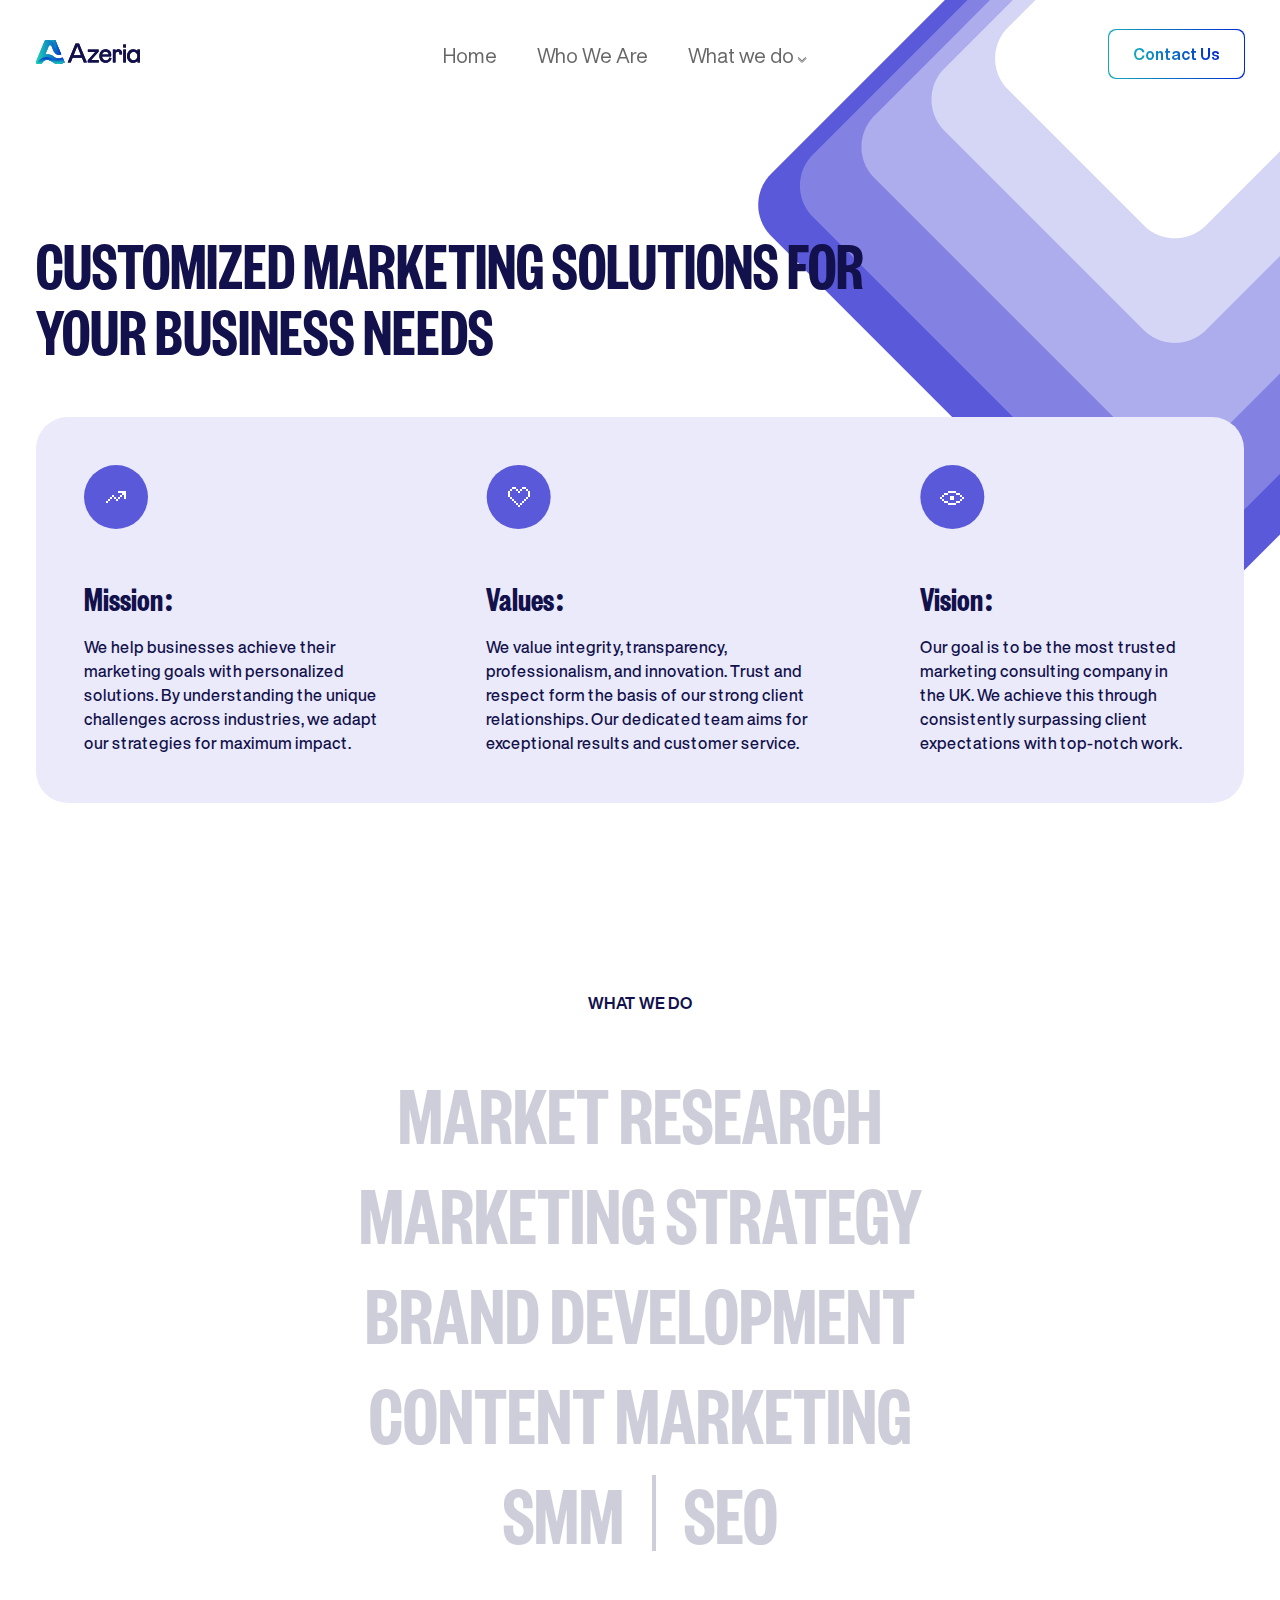
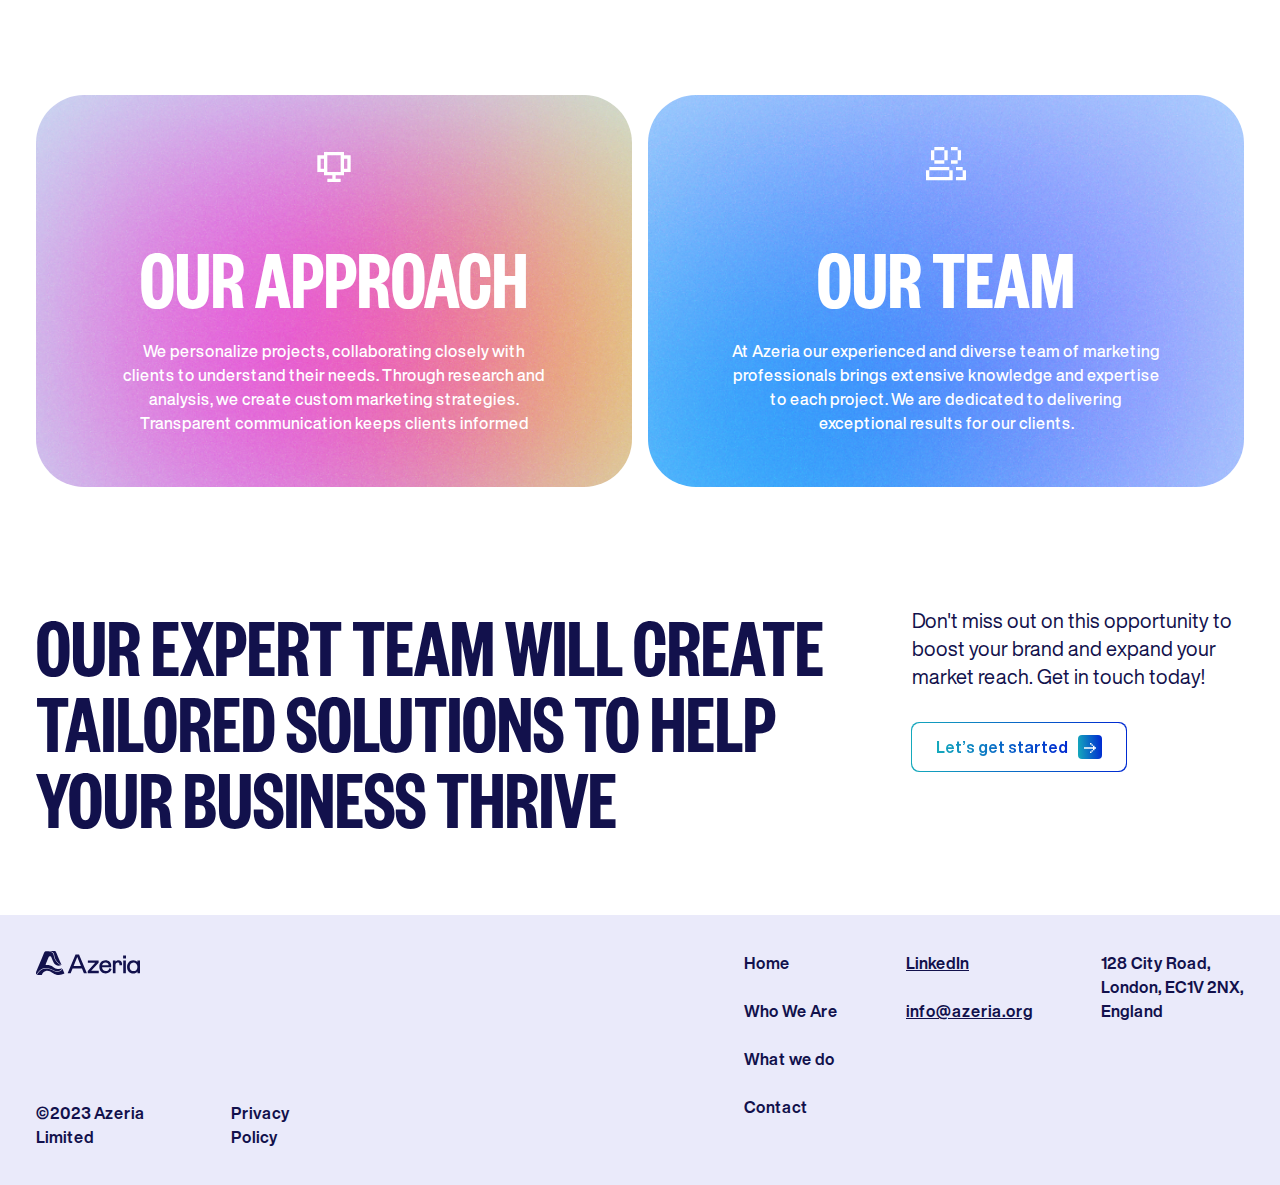
==== pages/about.html @ 8ed38dba "what we do" ====
<!DOCTYPE html>
<html lang="en">

<head>
   <meta charset="UTF-8">
   <meta name="viewport" content="width=device-width, initial-scale=1.0">
   <title>About us</title>
   <link rel="stylesheet" href="../styles/about.css">
   <script src="../js/whatWeDo.js" defer></script>
   <script src="../js/modal.js" defer></script>
   <script src="../js/header.js" defer></script>
</head>

<body>
   <header class="header">
      <div class="container">
         <div class="header__inner">
            <div class="logo__wrap">
               <a href="../index.html">
                  <img class="header__logo" src="../images/header-logo.svg" alt="logo">
               </a>
            </div>
            <nav class="nav">
               <ul class="nav__menu">
                  <li class="nav__list">
                     <a class="nav__list-link" href="../index.html">Home</a>
                  </li>
                  <li class="nav__list">
                     <a class="nav__list-link" href="../pages/about.html">Who We Are</a>
                  </li>
                  <li class="nav__list dropdown">
                     <a class="nav__list-link" href="#whatWeDo">What we do</a>
                     <button class="dropbtn">
                        <svg width="9" height="6" viewBox="0 0 9 6" fill="none"
                        xmlns="http://www.w3.org/2000/svg">
                        <path fill-rule="evenodd" clip-rule="evenodd"
                           d="M0.184112 0.768044C0.298718 0.657779 0.452414 0.597527 0.611423 0.600527C0.770432 0.603527 0.921746 0.669535 1.03211 0.784044L4.00011 3.93444L6.96811 0.784044C7.02206 0.724568 7.0874 0.676526 7.16026 0.642765C7.23311 0.609005 7.31201 0.590212 7.39226 0.5875C7.47251 0.584789 7.55249 0.598214 7.62746 0.626979C7.70243 0.655745 7.77086 0.699267 7.8287 0.754966C7.88655 0.810665 7.93262 0.877407 7.96419 0.951238C7.99577 1.02507 8.0122 1.10449 8.01252 1.18478C8.01283 1.26508 7.99703 1.34463 7.96604 1.41871C7.93505 1.49278 7.88951 1.55989 7.83211 1.61604L4.43211 5.21604C4.37614 5.27411 4.30904 5.3203 4.23481 5.35185C4.16059 5.3834 4.08076 5.39966 4.00011 5.39966C3.91946 5.39966 3.83964 5.3834 3.76541 5.35185C3.69118 5.3203 3.62408 5.27411 3.56811 5.21604L0.168112 1.61604C0.0578474 1.50144 -0.00240499 1.34774 0.000595186 1.18873C0.00359536 1.02972 0.0696026 0.87841 0.184112 0.768044Z"
                           fill="white" />
                     </svg>
                     </button>
                     <div class="dropdown-content">
                        <a class="dropdown-link" href="../pages/marketing.html">
                           Market research
                           <img class="dropdown-link__icon" src="../images/dropdown-link-arrow.svg" alt="icon">
                        </a>
                        <a class="dropdown-link" href="../pages/strategic.html">
                           Marketing strategy
                           <img class="dropdown-link__icon" src="../images/dropdown-link-arrow.svg" alt="icon">
                        </a>
                        <a class="dropdown-link" href="../pages/empower.html">
                           Brand development
                           <img class="dropdown-link__icon" src="../images/dropdown-link-arrow.svg" alt="icon">
                        </a>
                        <a class="dropdown-link" href="../pages/emplify.html">
                           Content marketing
                           <img class="dropdown-link__icon" src="../images/dropdown-link-arrow.svg" alt="icon">
                        </a>
                        <div class="dropdown__bottom">
                           <a class="dropdown-link" href="../pages/boost.html">
                              SMM
                           </a>
                           <a class="dropdown-link" href="../pages/attract.html">
                              SEO
                           </a>
                        </div>
                     </div>
                  </li>

               </ul>
            </nav>
            <div class="header__links">
               <a href="#openModal" class="header__modal-btn btn"><span>Contact Us</span ><span class='btn-mobile__text'>Contact</span></a>
            </div>
            <!-- Hamburger icon -->
            <input class="side-menu" type="checkbox" id="side-menu" />
            <label class="hamb" for="side-menu"><span class="hamb-line"></span></label>
            <!-- Menu -->
            <div class="navbar">
               <img class="navbar__bg-img" src="../images/menu-bg-img.png" alt="image">
               <div class="navbar__inner">
                  <div class="container">
                     <div class="navbar-header">
                        <a class="header-logo-link" href="../index.html">
                           <img class="header-logo" src="../images/navbar-header-logo.svg" alt="icon">
                        </a>
                        <a href="#openModal" class="header__modal-btn btn"><span>Contact Us</span ><span class='btn-mobile__text'>Contact</span></a>
                     </div>
                     <div class="navbar-content">
                        <div class="navbar-content-links">
                           <a class="navbar-content-link" href="../index.html">Home</a>
                           <a class="navbar-content-link" href="../pages/about.html">About</a>
                           <a class="navbar-content-link" href="#whatWeDo">What whe do</a>
                           <a class="navbar-content-link" href="#openModal">Contact</a>
                        </div>
                        <div class="navbar__info">
                           <p class="navbar-info__address">128 City Road, London,<br> EC1V 2NX, England</p>
                           <div class="navbar-info__links">
                              <a href="https://www.linkedin.com/company/azeria-limited/about/" target="_blank"
                                 class="navbar-info__linkedin underline">LinkedIn</a>
                              <a href="mailto:info@azeria.org" class="navbar-info__email underline">info@azeria.org</a>
                           </div>
                        </div>
                     </div>
                  </div>
               </div>
            </div>
            <!-- -------------------------MODAL START----------------------- -->
            <div id="openModal" class="modal">
               <div class="modal__header header">
                  <div class="container">
                     <div class="header__inner">
                        <div class="logo__wrap">
                           <a href="../index.html">
                              <img class="header__logo" src="../images/navbar-header-logo.svg" alt="logo">
                           </a>
                        </div>
                        <nav class="nav">
                           <ul class="nav__menu">
                              <li class="nav__list">
                                 <a class="nav__list-link" href="../pages/about.html">About</a>
                              </li>

                              <li class="nav__list">
                                 <a class="nav__list-link" href="../pages/whoWeAre.html">Who We Are</a>
                              </li>
                              <li class="nav__list dropdown">
                                 <a class="nav__list-link" href="../pages/whatWeDo.html">What we do</a>
                                 <button class="dropbtn">
                                    <svg width="9" height="6" viewBox="0 0 9 6" fill="none"
                                       xmlns="http://www.w3.org/2000/svg">
                                       <path fill-rule="evenodd" clip-rule="evenodd"
                                          d="M0.184112 0.768044C0.298718 0.657779 0.452414 0.597527 0.611423 0.600527C0.770432 0.603527 0.921746 0.669535 1.03211 0.784044L4.00011 3.93444L6.96811 0.784044C7.02206 0.724568 7.0874 0.676526 7.16026 0.642765C7.23311 0.609005 7.31201 0.590212 7.39226 0.5875C7.47251 0.584789 7.55249 0.598214 7.62746 0.626979C7.70243 0.655745 7.77086 0.699267 7.8287 0.754966C7.88655 0.810665 7.93262 0.877407 7.96419 0.951238C7.99577 1.02507 8.0122 1.10449 8.01252 1.18478C8.01283 1.26508 7.99703 1.34463 7.96604 1.41871C7.93505 1.49278 7.88951 1.55989 7.83211 1.61604L4.43211 5.21604C4.37614 5.27411 4.30904 5.3203 4.23481 5.35185C4.16059 5.3834 4.08076 5.39966 4.00011 5.39966C3.91946 5.39966 3.83964 5.3834 3.76541 5.35185C3.69118 5.3203 3.62408 5.27411 3.56811 5.21604L0.168112 1.61604C0.0578474 1.50144 -0.00240499 1.34774 0.000595186 1.18873C0.00359536 1.02972 0.0696026 0.87841 0.184112 0.768044Z"
                                          fill="white" />
                                    </svg>
                                 </button>
                                 <div class="dropdown-content">
                                    <a class="dropdown-link" href="../pages/marketing.html">
                                       Market research
                                       <img class="dropdown-link__icon" src="../images/dropdown-link-arrow.svg" alt="icon">
                                    </a>
                                    <a class="dropdown-link" href="../pages/strategic.html">
                                       Marketing strategy
                                       <img class="dropdown-link__icon" src="../images/dropdown-link-arrow.svg" alt="icon">
                                    </a>
                                    <a class="dropdown-link" href="../pages/empower.html">
                                       Brand development
                                       <img class="dropdown-link__icon" src="../images/dropdown-link-arrow.svg" alt="icon">
                                    </a>
                                    <a class="dropdown-link" href="../pages/emplify.html">
                                       Content marketing
                                       <img class="dropdown-link__icon" src="../images/dropdown-link-arrow.svg" alt="icon">
                                    </a>
                                    <div class="dropdown__bottom">
                                       <a class="dropdown-link" href="../pages/boost.html">
                                          SMM
                                       </a>
                                       <a class="dropdown-link" href="../pages/attract.html">
                                          SEO
                                       </a>
                                    </div>
                                 </div>
                              </li>

                           </ul>
                        </nav>
                        <div class="modal-header__links">
                           <a class="modal__close-btn" href="#close"><img src="../images/modal-close-btn.svg"
                                 alt="icon"></a>
                        </div>
                     </div>
                  </div>
               </div>
               <div class="modal__content">
                  <div class="container">
                     <div class="modal-content__inner">
                        <div class="modal__info">
                           <p class="modal-info__desc">
                              Do you have a project in mind?
                           </p>
                           <p class="modal__title-mobile title">Contact us and let’s work together, it’s just easy as
                              writing an email:</p>
                           <div class="modal-info__text">
                              <p class="modal-info__address">
                                 128 City Road, London,<br> EC1V 2NX, England
                              </p>
                              <div class="modal-info__links">
                                 <a href="https://www.linkedin.com/company/azeria-limited/about/" class="modal-info__linkedin underline" target="_blank">LinkedIn</a>
                                 <a href="mailto:info@azeria.org" class="modal-info__email underline">info@azeria.org</a>
                              </div>
                           </div>
                        </div>
                        <div class="modal__form-wrapper">
                           <p class="modal-form__title title">Contact us and let’s work together, it’s just easy as
                              writing an email:</p>
                           <form class="form__wrap" novalidate>
                              <div class="input__wrap">
                                 <div class="input__inner">
                                    <input class="form-modal__name input__name input" name="name" type="text"
                                       placeholder="Full name*" required>
                                    <div class="subdesc name-input-errorMessage">
                                       Please provide your name.
                                    </div>
                                 </div>
                                 <div class="input__inner">
                                    <input class="form-modal__email input__email input" name="email" type="email"
                                       placeholder="Email*" required>
                                    <div class="subdesc email-input-errorMessage">
                                       Please provide a valid email address.
                                    </div>
                                 </div>
                              </div>
                              <div class="input-withMessage">
                                 <input class="form-modal__subject input__subject input" name="subject" type="text"
                                    placeholder="Message subject" required>
                                 <div class="subdesc subject-input-errorMessage">
                                    Please enter your message subject.
                                 </div>
                              </div>
                              <textarea class="form-modal__message input__message input" name="message" id="ilwgstrbu"
                                 cols="30" rows="10" placeholder="Message"></textarea>

                              <div class="modal__btn-wrap">
                                 <button class="input__btn first-page-btn" type="submit"><span>Submit</span></button>
                                 <div class="form__error-message main-form__title">Oops! <br> Something went wrong.
                                 </div>
                              </div>
                           </form>
                           <div class="form__success-message">
                              <img class="succes__icon" src="../images/succes-icon.png" alt="icon">
                              <div class="success__text">
                                 <p class="seccess__title title">Success!</p>
                                 <p class="success__desc">Your application has been accepted.
                                    You will be contacted shortly for further details.</p>
                              </div>
                           </div>
                        </div>
                     </div>
                  </div>
               </div>
            </div>
         </div>
      </div>
   </header>


   <main class="main">
      <div class="container">
         <div class="main__inner">
            <img class="main__img" src="../images/about-main-img.png" alt="image">
            <div class="main__content">
               <h1 class="main__title title">
                  Customized marketing solutions for your business needs
               </h1>
            </div>
            <div class="main__cards">
               <div class="main__card">
                  <img class="main-card__icon" src="../images/about-main-card-icon-1.svg" alt="icon">
                  <p class="main-card__title heading">Mission:</p>
                  <p class="main-card__desc subdesc">We help businesses achieve their marketing goals with personalized
                     solutions. By understanding the unique challenges across industries, we adapt our strategies for
                     maximum impact.</p>
               </div>
               <div class="main__card">
                  <img class="main-card__icon" src="../images/about-main-card-icon-2.svg" alt="icon">
                  <p class="main-card__title heading">Values:</p>
                  <p class="main-card__desc subdesc">We value integrity, transparency, professionalism, and innovation.
                     Trust and respect form the basis of our strong client relationships. Our dedicated team aims for
                     exceptional results and customer service.</p>
               </div>
               <div class="main__card">
                  <img class="main-card__icon" src="../images/about-main-card-icon-3.svg" alt="icon">
                  <p class="main-card__title heading">Vision:</p>
                  <p class="main-card__desc subdesc">Our goal is to be the most trusted marketing consulting company in
                     the UK. We achieve this through consistently surpassing client expectations with top-notch work.
                  </p>
               </div>
            </div>
         </div>
      </div>
   </main>

   <div class="whatWeDo" id="whatWeDo">
      <div class="container">
         <div class="whatWeDo__inner">
            <p class="block-option">What we do</p>
            <div class="whatWeDo-list__wrapper">
               <ul class="whatWeDo__list" id="myList">
                  <li class="whatWeDo-list__point subtitle" data-firstImage="image1-1" data-secondImage="image2-1">
                     <a href="./pages/marketing.html">Market research</a></li>
                  <li class="whatWeDo-list__point subtitle" data-firstImage="image1-2" data-secondImage="image2-2">
                     <a href="./pages/strategic.html">Marketing strategy</a></li>
                  <li class="whatWeDo-list__point subtitle" data-firstImage="image1-3" data-secondImage="image2-3"><a href="./pages/empower.html">Brand
                     development</a></li>
                  <li class="whatWeDo-list__point subtitle" data-firstImage="image1-4" data-secondImage="image2-4">
                     <a href="./pages/emplify.html">Content marketing</a></li>
                  <div class="whatWeDo-list__bottom">
                     <li class="whatWeDo-list__point subtitle" data-firstImage="image1-5" data-secondImage="image2-5">
                        <a href="./pages/boost.html">SMM</a></li>
                     <li class="whatWeDo-list__point subtitle" data-firstImage="image1-6" data-secondImage="image2-6">
                        <a href="./pages/attract.html">SEO</a></li>
                  </div>
               </ul>
            </div>
            <img class="whatWeDo-list__img list-img-1 img-1-1" id="image1-1" src="../images/marketing-img-1.png"
               alt="image">
            <img class="whatWeDo-list__img list-img-1 img-1-2" id="image1-2" src="../images/strategic-img-1.png"
               alt="image">
            <img class="whatWeDo-list__img list-img-1 img-1-3" id="image1-3" src="../images/empower-img-1.png"
               alt="image">
            <img class="whatWeDo-list__img list-img-1 img-1-4" id="image1-4" src="../images/amplife-img-1.png"
               alt="image">
            <img class="whatWeDo-list__img list-img-1 img-1-5" id="image1-5" src="../images/boost-img-1.png" alt="image">
            <img class="whatWeDo-list__img list-img-1 img-1-6" id="image1-6" src="../images/attract-img-1.png" alt="image">

            <img class="whatWeDo-list__img list-img-2 img-2-1" id="image2-1" src="../images/marketing-img-2.png"
               alt="image">
            <img class="whatWeDo-list__img list-img-2 img-2-2" id="image2-2" src="../images/strategic-img-2.png"
               alt="image">
            <img class="whatWeDo-list__img list-img-2 img-2-3" id="image2-3" src="../images/empower-img-2.png"
               alt="image">
            <img class="whatWeDo-list__img list-img-2 img-2-4" id="image2-4" src="../images/amplife-img-2.png"
               alt="image">
            <img class="whatWeDo-list__img list-img-2 img-2-5" id="image2-5" src="../images/boost-img-2.png" alt="image">
            <img class="whatWeDo-list__img list-img-2 img-2-6" id="image2-6" src="../images/attract-img-2.png" alt="image">
         </div>
      </div>
   </div>

   <div class="ourMission">
      <div class="container">
         <div class="ourMission__inner">
            <div class="ourMission__card ourArrproach">
               <img src="../images/ourMission-card-icon-1.svg" alt="icon" class="ourMission-card__icon">
               <p class="ourMission-card__title subtitle">Our Approach</p>
               <p class="ourMission-card__desc subdesc">We personalize projects, collaborating closely with clients to
                  understand their needs. Through research and analysis, we create custom marketing strategies.
                  Transparent communication keeps clients informed</p>
            </div>
            <div class="ourMission__card ourTeam">
               <img src="../images/ourMission-card-icon-2.svg" alt="icon" class="ourMission-card__icon">
               <p class="ourMission-card__title subtitle">Our Team</p>
               <p class="ourMission-card__desc subdesc">At Azeria our experienced and diverse team
                  of marketing professionals brings extensive knowledge and expertise to each project. We are dedicated
                  to delivering exceptional results for our clients.</p>
            </div>
         </div>
      </div>
   </div>

   <div class="getStarted">
      <div class="container">
         <div class="getStarted__inner">
            <p class="getStarted__title subtitle">Our expert team will create tailored solutions to help your business
               thrive</p>
            <div class="getStarted__link">
               <p class="getStarted__desc desc">Don't miss out on this opportunity
                  to boost your brand and expand your market reach. Get in touch today!</p>
               <a href="../index.html#openModal" class="getStarted__btn btn">
                  <span>Let’s get started </span>
                  <div class="getStarted-btn__icon">
                     <svg width="12" height="10" viewBox="0 0 12 10" fill="none" xmlns="http://www.w3.org/2000/svg">
                        <path
                           d="M0 4.28571V5.71429H9V7.14286H10.5V5.71429H12V4.28571H10.5V2.85714H9V4.28571H0ZM7.5 1.42857H9V2.85714H7.5V1.42857ZM7.5 1.42857H6V0H7.5V1.42857ZM7.5 8.57143H9V7.14286H7.5V8.57143ZM7.5 8.57143H6V10H7.5V8.57143Z" />
                     </svg>
                  </div>
               </a>
            </div>
         </div>
      </div>
   </div>

   <footer class="footer">
      <div class="container">
         <div class="footer__inner">
            <div class="footer__left">
               <img class="footer__logo" src="../images/footer-logo.svg" alt="logo">
               <img class="footer-mobile__logo header__logo" src="../images/header-logo.svg" alt="logo">
               <div class="footer-left__content">
                  <p class="footer__copyright">©2023 Azeria Limited</p>
                  <a class="footer__pp-link inderline" href="../pages/PP.html">Privacy Policy</a>
               </div>
            </div>
            <div class="footer__right">
               <div class="footer__menu">
                  <a class="footer-menu__link" href="../index.html">Home</a>
                  <a class="footer-menu__link" href="../pages/about.html">Who We Are</a>
                  <a class="footer-menu__link" href="../index.html#whatWeDo">What we do</a>
                  <a class="footer-menu__link" href="#openModal">Contact</a>
               </div>
               <div class="footer__info">
                  <a class="footer-info__link underline" href="https://www.linkedin.com/company/azeria-limited/about/"
                     target="_blank">LinkedIn</a>
                  <a class="footer-info__link underline" href="mailto:info@azeria.org">info@azeria.org</a>
               </div>
               <div class="footer__address">
                  <p class="footer-address__text">128 City Road, <br> London, EC1V 2NX, <br> England</p>
               </div>
            </div>
            <div class="footer-mobile__bottom">
               <div class="footer-mobile__info">
                  <a class="footer-info__link underline" href="https://www.linkedin.com/company/azeria-limited/about/"
                     target="_blank">LinkedIn</a>
                  <a class="footer-info__link underline" href="mailto:info@azeria.org">info@azeria.org</a>
               </div>
               <div class="footer-mobile__content">
                  <p class="footer__copyright">©2023 Azeria Limited</p>
                  <a class="footer__pp-link inderline" href="../pages/PP.html">Privacy Policy</a>
               </div>
            </div>
         </div>
      </div>
   </footer>
</body>

</html>
---- styles/about.css ----
@import url('./style.css');

.main {
   padding: 230px 0 148px;
   overflow: hidden;
}

.main__img {
   position: absolute;
   top: -460px;
   right: -366px;
   z-index: -1;
}

.main__inner {
   position: relative;
}

.main__content {}

.main__title {
   margin-bottom: 55px;
   max-width: 900px;
}

.main__cards {
   display: flex;
   background: #EAEAFA;
   border-radius: 32px;
}

.main__card {
   padding: 48px;
}

.main-card__icon {
   margin-bottom: 48px;
}

.main-card__title {
   margin-bottom: 20px;
}

.main-card__desc {}

.whatWeDo {
   background: none;
}

/* ----------------------------------------- */

.ourMission {
   padding: 40px 0;
}

.container {}

.ourMission__inner {
   display: flex;
   justify-content: space-between;
}

.ourMission__card {
   padding: 52px 24px;
   display: flex;
   flex-direction: column;
   align-items: center;
   text-align: center;
   width: 678px;
   border-radius: 48px;
   color: #FFFFFF;
}

.ourMission__card:first-child {
   margin-right: 16px;
}

.ourArrproach {
   background: url('../images/ourMission-card-bg-img-1.png');
   background-position: 50% 50%;
   background-repeat: no-repeat;
   background-size: cover;
}

.ourMission-card__icon {
   margin-bottom: 52px;
   font-weight: 60px;
}

.ourMission-card__title {
   margin-bottom: 24px;
}

.ourMission-card__desc {
   max-width: 435px;
   margin: 0 auto;
}

.ourTeam {
   background: url('../images/ourMission-card-bg-img-2.png');
   background-position: 50% 50%;
   background-repeat: no-repeat;
   background-size: cover;
}

@media (max-width: 1024px) {
   .main__cards {
      flex-wrap: wrap;
      flex-direction: column;
      align-items: center;
   }

   .main__card {
      align-items: center;
      text-align: center;
      padding: 28px 24px;
   }

   .main-card__desc {
      max-width: 520px;
   }

   .main-card__icon {
      margin-bottom: 24px;
   }

   .main-card__title {
      margin-bottom: 20px;
   }
}

@media (max-width: 768px) {
   .main {
      padding: 414px 0 28px;
   }

   .main__img {
      position: absolute;
      width: 628px;
      top: -620px;
      right: -176px;
      z-index: -1;
      transform: rotate(30deg);
   }

   .ourMission__inner {
      flex-direction: column;
   }

   .ourMission__card:first-child {
      margin: 0 0 8px 0;
   }

   .ourMission__card {
      padding: 24px;
      width: 100%;
      border-radius: 16px;
   }

   .ourMission-card__icon {
      margin-bottom: 40px;
   }

   .ourMission-card__title {
      margin-bottom: 16px;
   }

   .ourMission-card__icon {
      width: 28px;
   }

   .ourMission-card__desc {
      font-weight: 500;
      font-size: 14px;
      line-height: 20px;
   }
}

@media (max-width: 425px) {
   .main__card {
      align-items: start;
      text-align: start;
   }
}
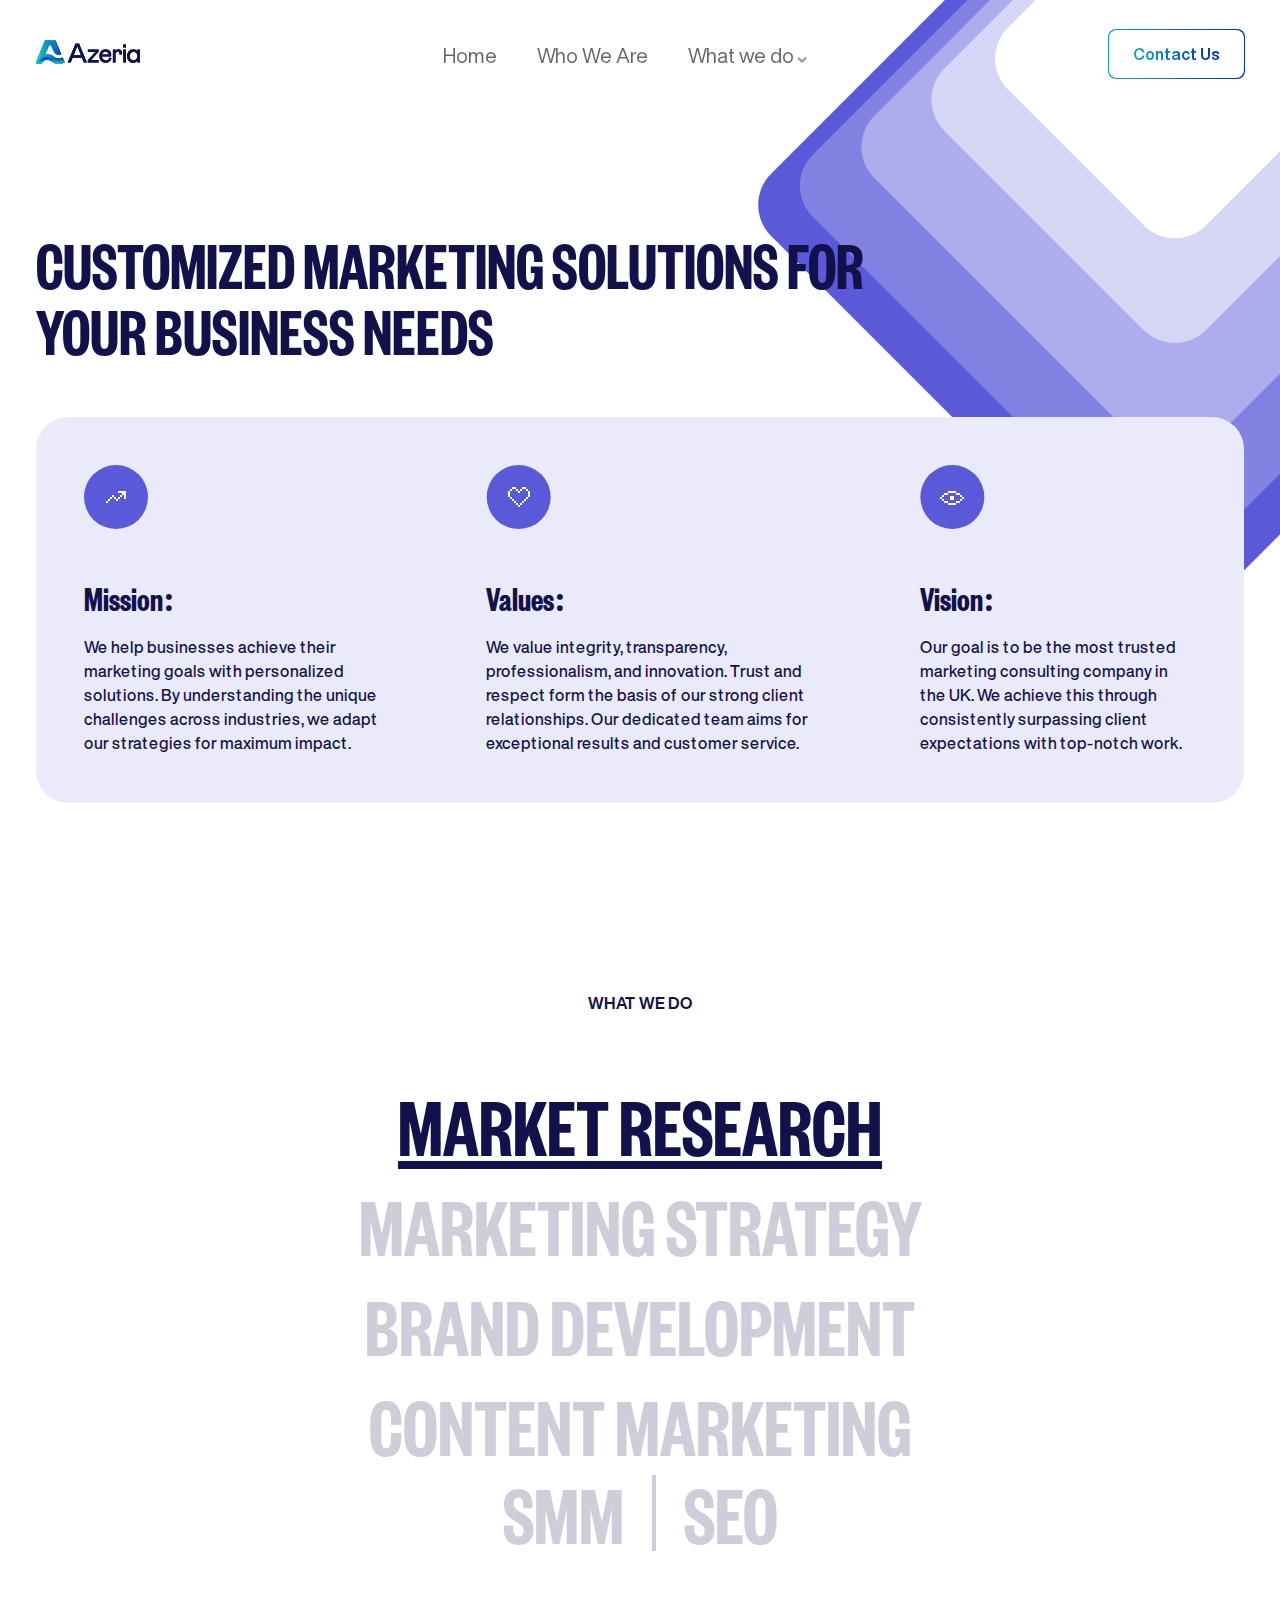
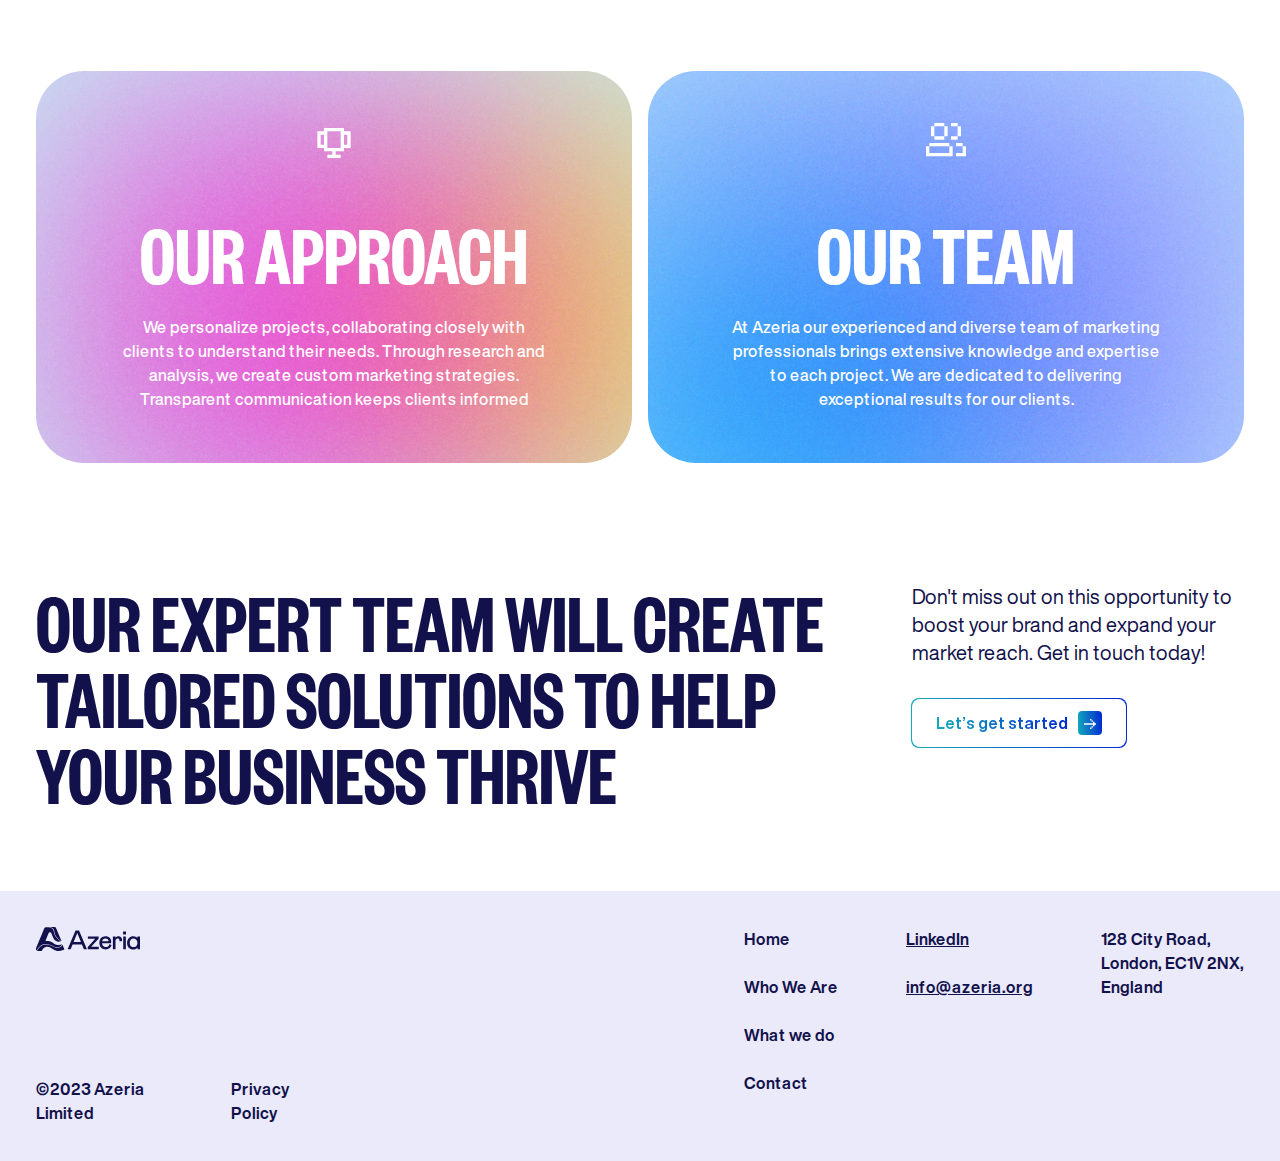
==== commit c3c62d64: "whatWeDo links" ====
--- a/pages/about.html
+++ b/pages/about.html
@@ -285,19 +285,20 @@
             <p class="block-option">What we do</p>
             <div class="whatWeDo-list__wrapper">
                <ul class="whatWeDo__list" id="myList">
-                  <li class="whatWeDo-list__point subtitle" data-firstImage="image1-1" data-secondImage="image2-1">
-                     <a href="./pages/marketing.html">Market research</a></li>
-                  <li class="whatWeDo-list__point subtitle" data-firstImage="image1-2" data-secondImage="image2-2">
-                     <a href="./pages/strategic.html">Marketing strategy</a></li>
-                  <li class="whatWeDo-list__point subtitle" data-firstImage="image1-3" data-secondImage="image2-3"><a href="./pages/empower.html">Brand
-                     development</a></li>
-                  <li class="whatWeDo-list__point subtitle" data-firstImage="image1-4" data-secondImage="image2-4">
-                     <a href="./pages/emplify.html">Content marketing</a></li>
+                  <li class="whatWeDo-list__point subtitle clicked" data-firstImage="image1-1" data-secondImage="image2-1" data-linkUrl="../pages/marketing.html">
+                     Market research
+                  </li>
+                  <li class="whatWeDo-list__point subtitle" data-firstImage="image1-2" data-secondImage="image2-2" data-linkUrl="../pages/strategic.html">
+                     Marketing strategy</li>
+                  <li class="whatWeDo-list__point subtitle" data-firstImage="image1-3" data-secondImage="image2-3" data-linkUrl="../pages/empower.html">Brand
+                     development</li>
+                  <li class="whatWeDo-list__point subtitle" data-firstImage="image1-4" data-secondImage="image2-4" data-linkUrl="../pages/emplify.html">
+                     Content marketing</li>
                   <div class="whatWeDo-list__bottom">
-                     <li class="whatWeDo-list__point subtitle" data-firstImage="image1-5" data-secondImage="image2-5">
-                        <a href="./pages/boost.html">SMM</a></li>
-                     <li class="whatWeDo-list__point subtitle" data-firstImage="image1-6" data-secondImage="image2-6">
-                        <a href="./pages/attract.html">SEO</a></li>
+                     <li class="whatWeDo-list__point subtitle" data-firstImage="image1-5" data-secondImage="image2-5" data-linkUrl="../pages/boost.html">
+                        SMM</li>
+                     <li class="whatWeDo-list__point subtitle" data-firstImage="image1-6" data-secondImage="image2-6" data-linkUrl="../pages/attract.html">
+                        SEO</li>
                   </div>
                </ul>
             </div>
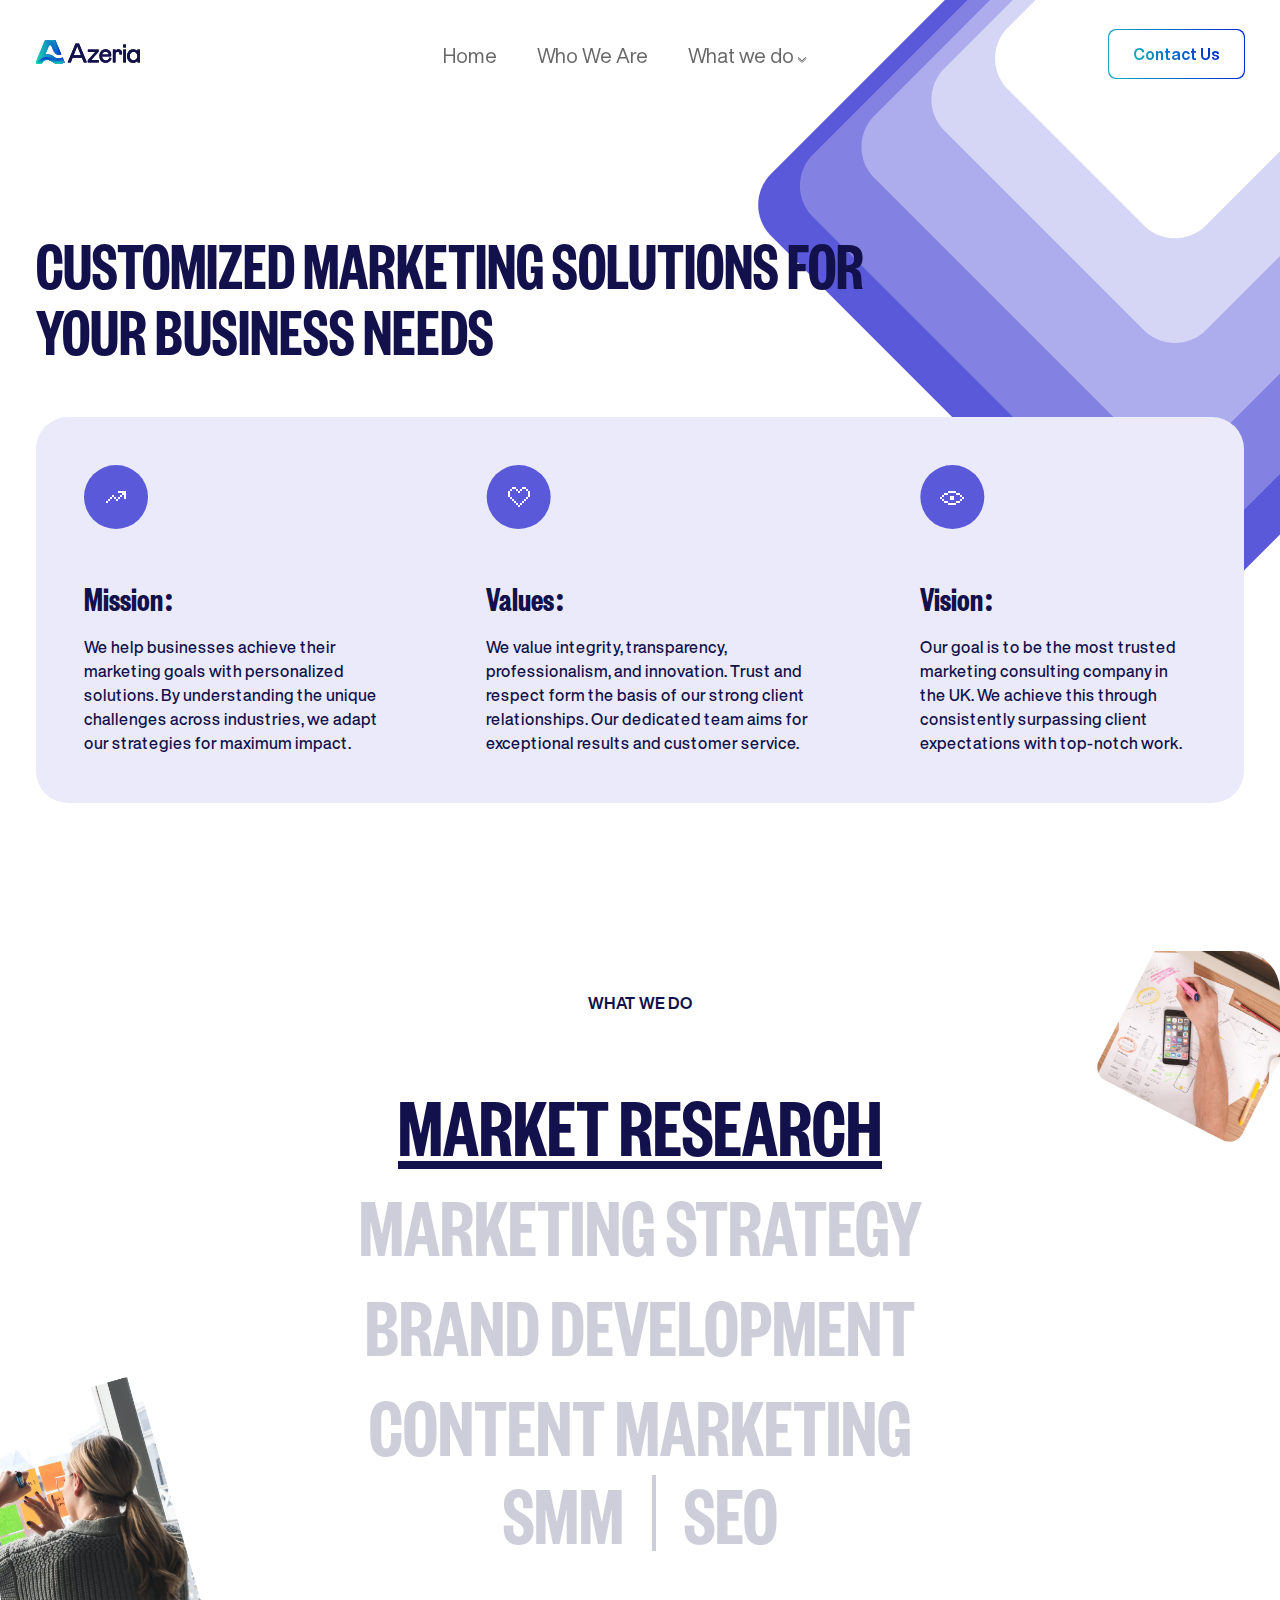
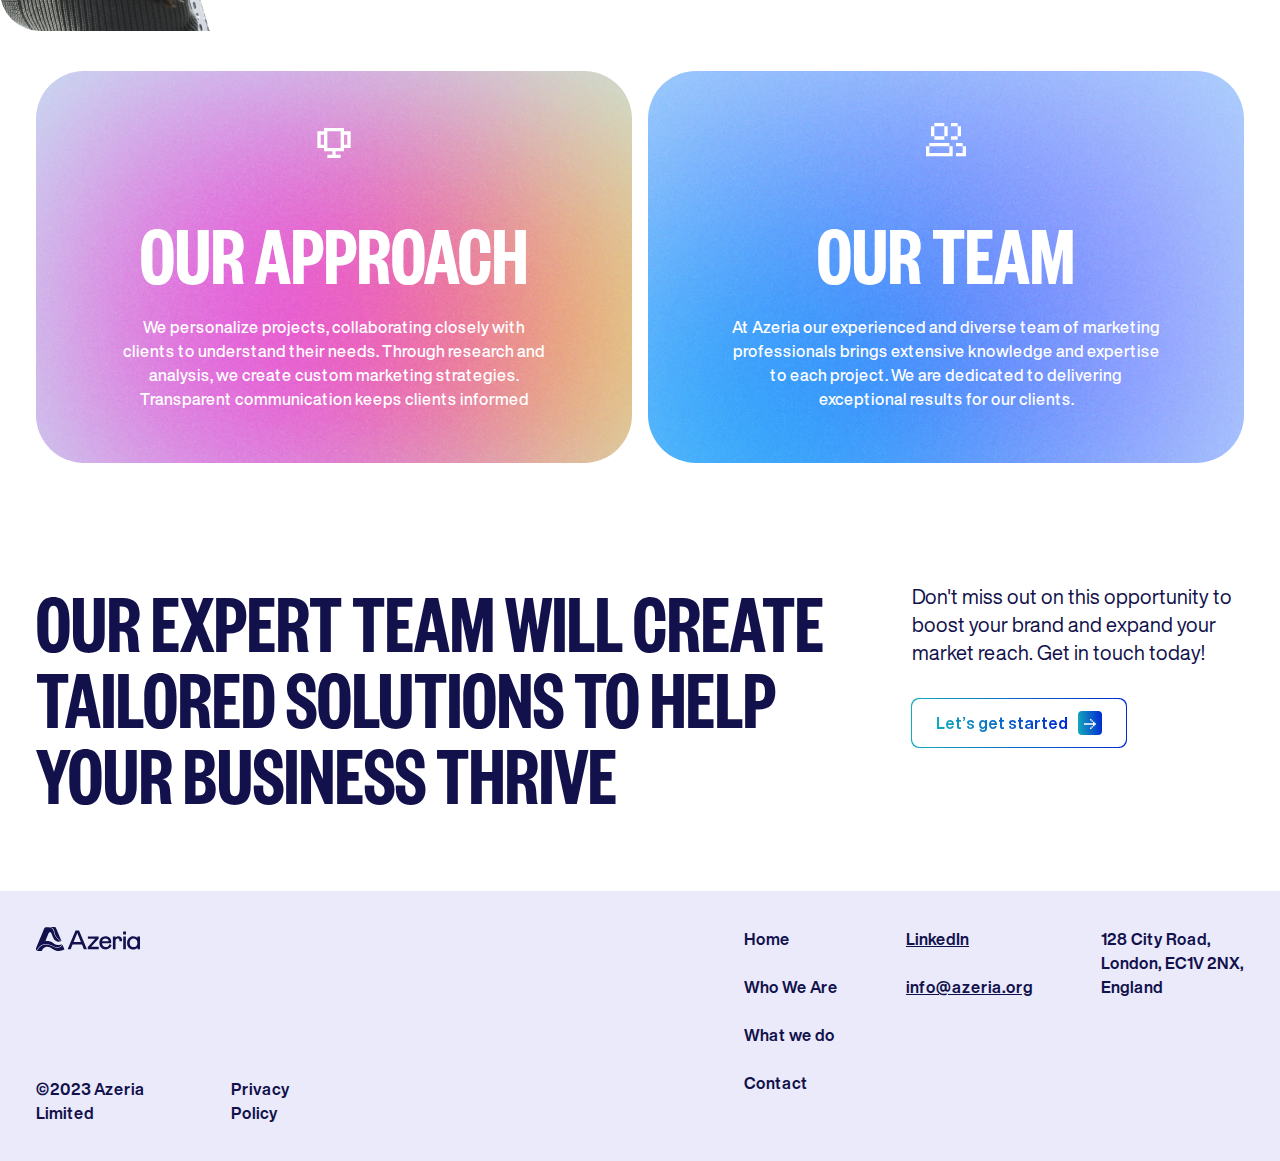
==== commit f325f013: "final edits" ====
--- a/pages/about.html
+++ b/pages/about.html
@@ -4,7 +4,8 @@
 <head>
    <meta charset="UTF-8">
    <meta name="viewport" content="width=device-width, initial-scale=1.0">
-   <title>About us</title>
+   <title>What we do</title>
+   <link rel="icon" href="../images/favicon.svg">
    <link rel="stylesheet" href="../styles/about.css">
    <script src="../js/whatWeDo.js" defer></script>
    <script src="../js/modal.js" defer></script>
@@ -31,12 +32,11 @@
                   <li class="nav__list dropdown">
                      <a class="nav__list-link" href="#whatWeDo">What we do</a>
                      <button class="dropbtn">
-                        <svg width="9" height="6" viewBox="0 0 9 6" fill="none"
-                        xmlns="http://www.w3.org/2000/svg">
-                        <path fill-rule="evenodd" clip-rule="evenodd"
-                           d="M0.184112 0.768044C0.298718 0.657779 0.452414 0.597527 0.611423 0.600527C0.770432 0.603527 0.921746 0.669535 1.03211 0.784044L4.00011 3.93444L6.96811 0.784044C7.02206 0.724568 7.0874 0.676526 7.16026 0.642765C7.23311 0.609005 7.31201 0.590212 7.39226 0.5875C7.47251 0.584789 7.55249 0.598214 7.62746 0.626979C7.70243 0.655745 7.77086 0.699267 7.8287 0.754966C7.88655 0.810665 7.93262 0.877407 7.96419 0.951238C7.99577 1.02507 8.0122 1.10449 8.01252 1.18478C8.01283 1.26508 7.99703 1.34463 7.96604 1.41871C7.93505 1.49278 7.88951 1.55989 7.83211 1.61604L4.43211 5.21604C4.37614 5.27411 4.30904 5.3203 4.23481 5.35185C4.16059 5.3834 4.08076 5.39966 4.00011 5.39966C3.91946 5.39966 3.83964 5.3834 3.76541 5.35185C3.69118 5.3203 3.62408 5.27411 3.56811 5.21604L0.168112 1.61604C0.0578474 1.50144 -0.00240499 1.34774 0.000595186 1.18873C0.00359536 1.02972 0.0696026 0.87841 0.184112 0.768044Z"
-                           fill="white" />
-                     </svg>
+                        <svg width="9" height="6" viewBox="0 0 9 6" fill="none" xmlns="http://www.w3.org/2000/svg">
+                           <path fill-rule="evenodd" clip-rule="evenodd"
+                              d="M0.184112 0.768044C0.298718 0.657779 0.452414 0.597527 0.611423 0.600527C0.770432 0.603527 0.921746 0.669535 1.03211 0.784044L4.00011 3.93444L6.96811 0.784044C7.02206 0.724568 7.0874 0.676526 7.16026 0.642765C7.23311 0.609005 7.31201 0.590212 7.39226 0.5875C7.47251 0.584789 7.55249 0.598214 7.62746 0.626979C7.70243 0.655745 7.77086 0.699267 7.8287 0.754966C7.88655 0.810665 7.93262 0.877407 7.96419 0.951238C7.99577 1.02507 8.0122 1.10449 8.01252 1.18478C8.01283 1.26508 7.99703 1.34463 7.96604 1.41871C7.93505 1.49278 7.88951 1.55989 7.83211 1.61604L4.43211 5.21604C4.37614 5.27411 4.30904 5.3203 4.23481 5.35185C4.16059 5.3834 4.08076 5.39966 4.00011 5.39966C3.91946 5.39966 3.83964 5.3834 3.76541 5.35185C3.69118 5.3203 3.62408 5.27411 3.56811 5.21604L0.168112 1.61604C0.0578474 1.50144 -0.00240499 1.34774 0.000595186 1.18873C0.00359536 1.02972 0.0696026 0.87841 0.184112 0.768044Z"
+                              fill="white" />
+                        </svg>
                      </button>
                      <div class="dropdown-content">
                         <a class="dropdown-link" href="../pages/marketing.html">
@@ -69,7 +69,8 @@
                </ul>
             </nav>
             <div class="header__links">
-               <a href="#openModal" class="header__modal-btn btn"><span>Contact Us</span ><span class='btn-mobile__text'>Contact</span></a>
+               <a href="#openModal" class="header__modal-btn btn"><span>Contact Us</span><span
+                     class='btn-mobile__text'>Contact</span></a>
             </div>
             <!-- Hamburger icon -->
             <input class="side-menu" type="checkbox" id="side-menu" />
@@ -83,19 +84,20 @@
                         <a class="header-logo-link" href="../index.html">
                            <img class="header-logo" src="../images/navbar-header-logo.svg" alt="icon">
                         </a>
-                        <a href="#openModal" class="header__modal-btn btn"><span>Contact Us</span ><span class='btn-mobile__text'>Contact</span></a>
+                        <a href="#openModal" class="header__modal-btn btn"><span>Contact Us</span><span
+                              class='btn-mobile__text'>Contact</span></a>
                      </div>
                      <div class="navbar-content">
                         <div class="navbar-content-links">
                            <a class="navbar-content-link" href="../index.html">Home</a>
                            <a class="navbar-content-link" href="../pages/about.html">About</a>
-                           <a class="navbar-content-link" href="#whatWeDo">What whe do</a>
+                           <a class="navbar-content-link" href="#whatWeDo">What we do</a>
                            <a class="navbar-content-link" href="#openModal">Contact</a>
                         </div>
                         <div class="navbar__info">
                            <p class="navbar-info__address">128 City Road, London,<br> EC1V 2NX, England</p>
                            <div class="navbar-info__links">
-                              <a href="https://www.linkedin.com/company/azeria-limited/about/" target="_blank"
+                              <a href="https://www.linkedin.com/company/azerialimited/" target="_blank"
                                  class="navbar-info__linkedin underline">LinkedIn</a>
                               <a href="mailto:info@azeria.org" class="navbar-info__email underline">info@azeria.org</a>
                            </div>
@@ -119,12 +121,11 @@
                               <li class="nav__list">
                                  <a class="nav__list-link" href="../pages/about.html">About</a>
                               </li>
-
                               <li class="nav__list">
-                                 <a class="nav__list-link" href="../pages/whoWeAre.html">Who We Are</a>
+                                 <a class="nav__list-link" href="../pages/about.html">Who We Are</a>
                               </li>
                               <li class="nav__list dropdown">
-                                 <a class="nav__list-link" href="../pages/whatWeDo.html">What we do</a>
+                                 <a class="nav__list-link" href="../index.html#whatWeDo">What we do</a>
                                  <button class="dropbtn">
                                     <svg width="9" height="6" viewBox="0 0 9 6" fill="none"
                                        xmlns="http://www.w3.org/2000/svg">
@@ -136,19 +137,23 @@
                                  <div class="dropdown-content">
                                     <a class="dropdown-link" href="../pages/marketing.html">
                                        Market research
-                                       <img class="dropdown-link__icon" src="../images/dropdown-link-arrow.svg" alt="icon">
+                                       <img class="dropdown-link__icon" src="../images/dropdown-link-arrow.svg"
+                                          alt="icon">
                                     </a>
                                     <a class="dropdown-link" href="../pages/strategic.html">
                                        Marketing strategy
-                                       <img class="dropdown-link__icon" src="../images/dropdown-link-arrow.svg" alt="icon">
+                                       <img class="dropdown-link__icon" src="../images/dropdown-link-arrow.svg"
+                                          alt="icon">
                                     </a>
                                     <a class="dropdown-link" href="../pages/empower.html">
                                        Brand development
-                                       <img class="dropdown-link__icon" src="../images/dropdown-link-arrow.svg" alt="icon">
+                                       <img class="dropdown-link__icon" src="../images/dropdown-link-arrow.svg"
+                                          alt="icon">
                                     </a>
                                     <a class="dropdown-link" href="../pages/emplify.html">
                                        Content marketing
-                                       <img class="dropdown-link__icon" src="../images/dropdown-link-arrow.svg" alt="icon">
+                                       <img class="dropdown-link__icon" src="../images/dropdown-link-arrow.svg"
+                                          alt="icon">
                                     </a>
                                     <div class="dropdown__bottom">
                                        <a class="dropdown-link" href="../pages/boost.html">
@@ -164,8 +169,7 @@
                            </ul>
                         </nav>
                         <div class="modal-header__links">
-                           <a class="modal__close-btn" href="#close"><img src="../images/modal-close-btn.svg"
-                                 alt="icon"></a>
+                           <a class="modal__close-btn" href="#close"></a>
                         </div>
                      </div>
                   </div>
@@ -184,8 +188,10 @@
                                  128 City Road, London,<br> EC1V 2NX, England
                               </p>
                               <div class="modal-info__links">
-                                 <a href="https://www.linkedin.com/company/azeria-limited/about/" class="modal-info__linkedin underline" target="_blank">LinkedIn</a>
-                                 <a href="mailto:info@azeria.org" class="modal-info__email underline">info@azeria.org</a>
+                                 <a href="https://www.linkedin.com/company/azerialimited/"
+                                    class="modal-info__linkedin underline" target="_blank">LinkedIn</a>
+                                 <a href="mailto:info@azeria.org"
+                                    class="modal-info__email underline">info@azeria.org</a>
                               </div>
                            </div>
                         </div>
@@ -285,24 +291,30 @@
             <p class="block-option">What we do</p>
             <div class="whatWeDo-list__wrapper">
                <ul class="whatWeDo__list" id="myList">
-                  <li class="whatWeDo-list__point subtitle clicked" data-firstImage="image1-1" data-secondImage="image2-1" data-linkUrl="../pages/marketing.html">
+                  <li class="whatWeDo-list__point subtitle clicked" data-firstImage="image1-1"
+                     data-secondImage="image2-1" data-linkUrl="../pages/marketing.html">
                      Market research
                   </li>
-                  <li class="whatWeDo-list__point subtitle" data-firstImage="image1-2" data-secondImage="image2-2" data-linkUrl="../pages/strategic.html">
+                  <li class="whatWeDo-list__point subtitle" data-firstImage="image1-2" data-secondImage="image2-2"
+                     data-linkUrl="../pages/strategic.html">
                      Marketing strategy</li>
-                  <li class="whatWeDo-list__point subtitle" data-firstImage="image1-3" data-secondImage="image2-3" data-linkUrl="../pages/empower.html">Brand
+                  <li class="whatWeDo-list__point subtitle" data-firstImage="image1-3" data-secondImage="image2-3"
+                     data-linkUrl="../pages/empower.html">Brand
                      development</li>
-                  <li class="whatWeDo-list__point subtitle" data-firstImage="image1-4" data-secondImage="image2-4" data-linkUrl="../pages/emplify.html">
+                  <li class="whatWeDo-list__point subtitle" data-firstImage="image1-4" data-secondImage="image2-4"
+                     data-linkUrl="../pages/emplify.html">
                      Content marketing</li>
                   <div class="whatWeDo-list__bottom">
-                     <li class="whatWeDo-list__point subtitle" data-firstImage="image1-5" data-secondImage="image2-5" data-linkUrl="../pages/boost.html">
+                     <li class="whatWeDo-list__point subtitle" data-firstImage="image1-5" data-secondImage="image2-5"
+                        data-linkUrl="../pages/boost.html">
                         SMM</li>
-                     <li class="whatWeDo-list__point subtitle" data-firstImage="image1-6" data-secondImage="image2-6" data-linkUrl="../pages/attract.html">
+                     <li class="whatWeDo-list__point subtitle" data-firstImage="image1-6" data-secondImage="image2-6"
+                        data-linkUrl="../pages/attract.html">
                         SEO</li>
                   </div>
                </ul>
             </div>
-            <img class="whatWeDo-list__img list-img-1 img-1-1" id="image1-1" src="../images/marketing-img-1.png"
+            <img class="whatWeDo-list__img list-img-1 img-1-1 show" id="image1-1" src="../images/marketing-img-1.png"
                alt="image">
             <img class="whatWeDo-list__img list-img-1 img-1-2" id="image1-2" src="../images/strategic-img-1.png"
                alt="image">
@@ -310,10 +322,11 @@
                alt="image">
             <img class="whatWeDo-list__img list-img-1 img-1-4" id="image1-4" src="../images/amplife-img-1.png"
                alt="image">
-            <img class="whatWeDo-list__img list-img-1 img-1-5" id="image1-5" src="../images/boost-img-1.png" alt="image">
-            <img class="whatWeDo-list__img list-img-1 img-1-6" id="image1-6" src="../images/attract-img-1.png" alt="image">
-
-            <img class="whatWeDo-list__img list-img-2 img-2-1" id="image2-1" src="../images/marketing-img-2.png"
+            <img class="whatWeDo-list__img list-img-1 img-1-5" id="image1-5" src="../images/attract-img-1.png"
+               alt="image">
+            <img class="whatWeDo-list__img list-img-1 img-1-6" id="image1-6" src="../images/boost-img-1.png" alt="image">
+
+            <img class="whatWeDo-list__img list-img-2 img-2-1 show" id="image2-1" src="../images/marketing-img-2.png"
                alt="image">
             <img class="whatWeDo-list__img list-img-2 img-2-2" id="image2-2" src="../images/strategic-img-2.png"
                alt="image">
@@ -321,8 +334,9 @@
                alt="image">
             <img class="whatWeDo-list__img list-img-2 img-2-4" id="image2-4" src="../images/amplife-img-2.png"
                alt="image">
-            <img class="whatWeDo-list__img list-img-2 img-2-5" id="image2-5" src="../images/boost-img-2.png" alt="image">
-            <img class="whatWeDo-list__img list-img-2 img-2-6" id="image2-6" src="../images/attract-img-2.png" alt="image">
+            <img class="whatWeDo-list__img list-img-2 img-2-5" id="image2-5" src="../images/attract-img-2.png"
+               alt="image">
+            <img class="whatWeDo-list__img list-img-2 img-2-6" id="image2-6" src="../images/boost-img-2.png" alt="image">
          </div>
       </div>
    </div>
@@ -389,7 +403,7 @@
                   <a class="footer-menu__link" href="#openModal">Contact</a>
                </div>
                <div class="footer__info">
-                  <a class="footer-info__link underline" href="https://www.linkedin.com/company/azeria-limited/about/"
+                  <a class="footer-info__link underline" href="https://www.linkedin.com/company/azerialimited/"
                      target="_blank">LinkedIn</a>
                   <a class="footer-info__link underline" href="mailto:info@azeria.org">info@azeria.org</a>
                </div>
@@ -399,7 +413,7 @@
             </div>
             <div class="footer-mobile__bottom">
                <div class="footer-mobile__info">
-                  <a class="footer-info__link underline" href="https://www.linkedin.com/company/azeria-limited/about/"
+                  <a class="footer-info__link underline" href="https://www.linkedin.com/company/azerialimited/"
                      target="_blank">LinkedIn</a>
                   <a class="footer-info__link underline" href="mailto:info@azeria.org">info@azeria.org</a>
                </div>
